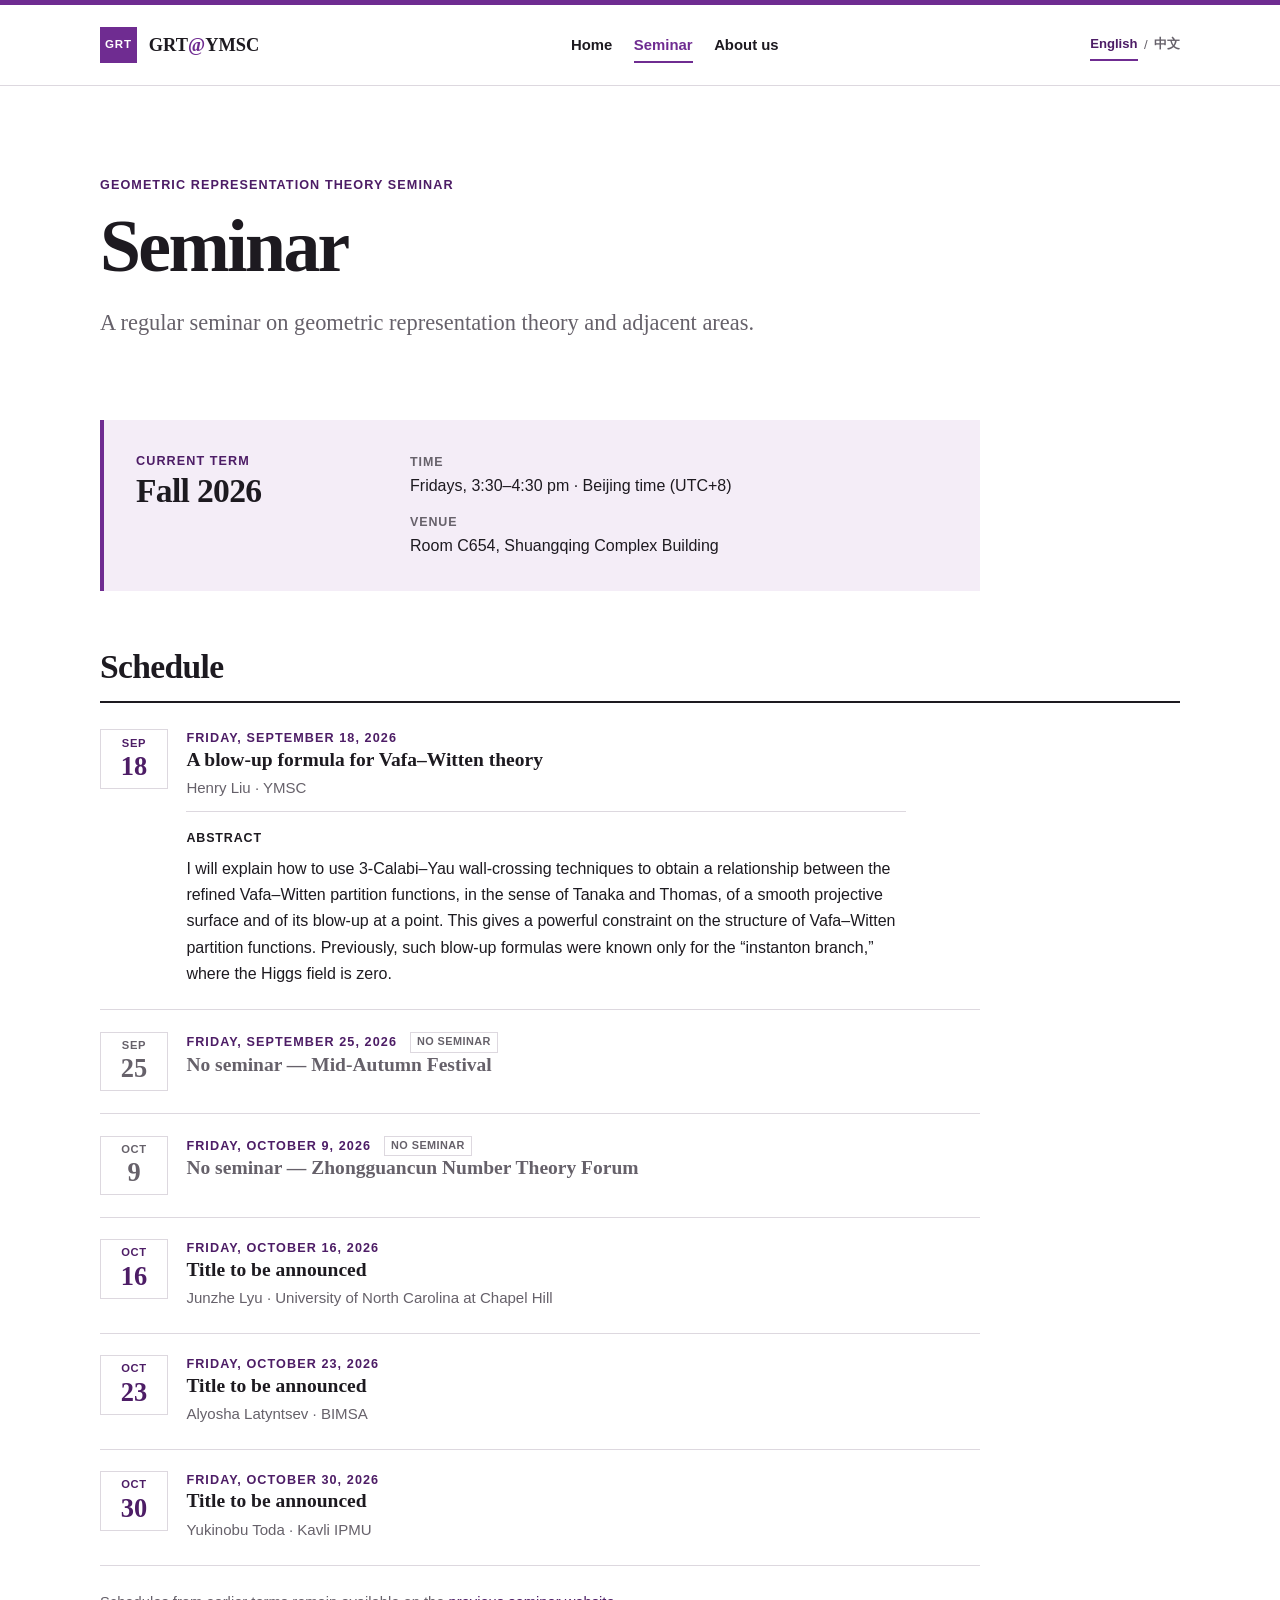
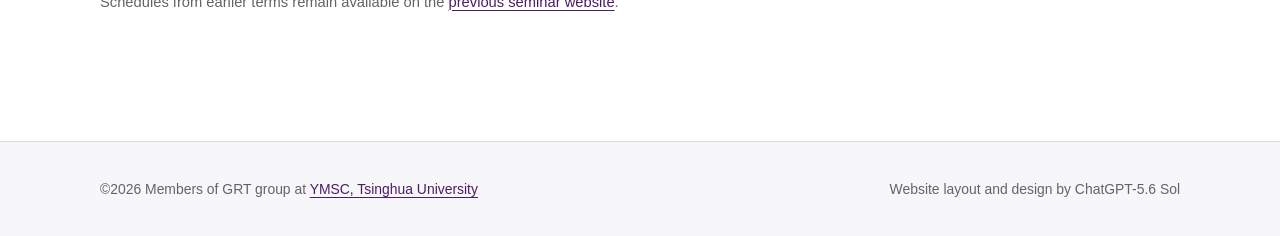
==== seminars.html @ 44fe7c45 "ChatGPT-generated website" ====
<!doctype html>
<html lang="en">
<head>
  <meta charset="utf-8">
  <meta name="viewport" content="width=device-width, initial-scale=1">
  <meta name="theme-color" content="#6f2c91">
  <title>Seminar · GRT@YMSC</title>
  <meta name="description" content="Geometric Representation Theory Seminar at YMSC, Tsinghua University.">
  <link rel="icon" href="assets/favicon.ico" sizes="32x32">
  <link rel="stylesheet" href="assets/css/style.css">
  <noscript><link rel="stylesheet" href="assets/css/noscript.css"></noscript>
  <script src="assets/js/language.js" defer></script>
  <script src="assets/js/seminars.js" defer></script>
</head>
<body data-title-en="Seminar · GRT@YMSC" data-title-zh="讨论班 · YMSC 几何表示论">
  <a class="skip-link" href="#main"><span data-lang-content="en">Skip to content</span><span data-lang-content="zh" lang="zh-CN" hidden>跳至正文</span></a>
  <header class="site-header"><div class="container header-inner">
    <a class="site-name" href="index.html"><span class="site-mark" aria-hidden="true">GRT</span><span>GRT<span class="muted-at">@</span>YMSC</span></a>
    <nav aria-label="Primary navigation / 主导航"><ul class="nav-list"><li><a href="index.html"><span data-lang-content="en">Home</span><span data-lang-content="zh" lang="zh-CN" hidden>首页</span></a></li><li><a href="seminars.html" aria-current="page"><span data-lang-content="en">Seminar</span><span data-lang-content="zh" lang="zh-CN" hidden>讨论班</span></a></li><li><a href="about.html"><span data-lang-content="en">About us</span><span data-lang-content="zh" lang="zh-CN" hidden>关于我们</span></a></li></ul></nav>
    <div class="language-switcher" role="group" aria-label="Language / 语言"><button type="button" data-lang-select="en" aria-pressed="true">English</button><span aria-hidden="true">/</span><button type="button" data-lang-select="zh" aria-pressed="false">中文</button></div>
  </div></header>

  <main id="main" class="container main-content">
    <header class="page-header"><p class="kicker"><span data-lang-content="en">Geometric Representation Theory Seminar</span><span data-lang-content="zh" lang="zh-CN" hidden>几何表示论讨论班</span></p><h1><span data-lang-content="en">Seminar</span><span data-lang-content="zh" lang="zh-CN" hidden>讨论班</span></h1><p class="lede" data-lang-content="en">A regular seminar on geometric representation theory and adjacent areas.</p><p class="lede" data-lang-content="zh" lang="zh-CN" hidden>定期举办，主题涵盖几何表示论及相关方向。</p></header>

    <section class="term-card"><div><p class="kicker"><span data-lang-content="en">Current term</span><span data-lang-content="zh" lang="zh-CN" hidden>本学期</span></p><h2><span data-lang-content="en">Fall 2026</span><span data-lang-content="zh" lang="zh-CN" hidden>2026 年秋季</span></h2></div><dl><div><dt><span data-lang-content="en">Time</span><span data-lang-content="zh" lang="zh-CN" hidden>时间</span></dt><dd><span data-lang-content="en">Fridays, 3:30–4:30 pm · Beijing time (UTC+8)</span><span data-lang-content="zh" lang="zh-CN" hidden>星期五，下午 3:30–4:30 · 北京时间（UTC+8）</span></dd></div><div><dt><span data-lang-content="en">Venue</span><span data-lang-content="zh" lang="zh-CN" hidden>地点</span></dt><dd><span data-lang-content="en">Room C654, Shuangqing Complex Building</span><span data-lang-content="zh" lang="zh-CN" hidden>双清综合楼 C654 教室</span></dd></div></dl></section>

    <section aria-labelledby="schedule-title"><div class="section-heading"><h2 id="schedule-title"><span data-lang-content="en">Schedule</span><span data-lang-content="zh" lang="zh-CN" hidden>日程</span></h2></div><div class="seminar-list" data-seminar-list="all"><noscript>
      <div class="noscript-notice"><p><strong>JavaScript is unavailable.</strong> A bilingual, text-only copy of the schedule appears below.</p><p lang="zh-CN"><strong>JavaScript 当前不可用。</strong>以下为双语纯文本日程。</p></div>
      <article class="seminar-item" id="2026-09-18-henry-liu"><div class="date-block"><span>Sep<br><span lang="zh-CN">9月</span></span><strong>18</strong></div><div class="seminar-summary"><p class="eyebrow">Friday, September 18, 2026 · <span lang="zh-CN">2026年9月18日</span></p><h3>A blow-up formula for Vafa–Witten theory<br><span lang="zh-CN">Vafa–Witten 理论的爆破公式</span></h3><p class="speaker">Henry Liu · YMSC / 丘成桐数学科学中心</p><div class="abstract"><h4>Abstract / 摘要</h4><p>I will explain how to use 3-Calabi–Yau wall-crossing techniques to obtain a relationship between the refined Vafa–Witten partition functions, in the sense of Tanaka and Thomas, of a smooth projective surface and of its blow-up at a point. This gives a powerful constraint on the structure of Vafa–Witten partition functions. Previously, such blow-up formulas were known only for the “instanton branch,” where the Higgs field is zero.</p><p lang="zh-CN">我将介绍如何利用 3-Calabi–Yau 墙穿越技术，建立光滑射影曲面及其在一点处爆破的精细 Vafa–Witten 配分函数（Tanaka–Thomas 意义下）之间的关系。这一公式对 Vafa–Witten 配分函数的结构给出了有力约束。此前，此类爆破公式仅在 Higgs 场为零的所谓“瞬子分支”上得到证明。</p></div></div></article>
      <article class="seminar-item is-cancelled" id="2026-09-25-mid-autumn-festival"><div class="date-block"><span>Sep<br><span lang="zh-CN">9月</span></span><strong>25</strong></div><div class="seminar-summary"><p class="eyebrow">Friday, September 25, 2026 · <span lang="zh-CN">2026年9月25日</span></p><h3>No seminar — Mid-Autumn Festival<br><span lang="zh-CN">中秋节暂停讨论班</span></h3></div></article>
      <article class="seminar-item is-cancelled" id="2026-10-09-number-theory-forum"><div class="date-block"><span>Oct<br><span lang="zh-CN">10月</span></span><strong>9</strong></div><div class="seminar-summary"><p class="eyebrow">Friday, October 9, 2026 · <span lang="zh-CN">2026年10月9日</span></p><h3>No seminar — Zhongguancun Number Theory Forum<br><span lang="zh-CN">中关村数论论坛期间暂停讨论班</span></h3></div></article>
      <article class="seminar-item" id="2026-10-16-junzhe-lyu"><div class="date-block"><span>Oct<br><span lang="zh-CN">10月</span></span><strong>16</strong></div><div class="seminar-summary"><p class="eyebrow">Friday, October 16, 2026 · <span lang="zh-CN">2026年10月16日</span></p><h3>Title to be announced · <span lang="zh-CN">题目待定</span></h3><p class="speaker">Junzhe Lyu · University of North Carolina at Chapel Hill / 北卡罗来纳大学教堂山分校</p></div></article>
      <article class="seminar-item" id="2026-10-23-alyosha-latyntsev"><div class="date-block"><span>Oct<br><span lang="zh-CN">10月</span></span><strong>23</strong></div><div class="seminar-summary"><p class="eyebrow">Friday, October 23, 2026 · <span lang="zh-CN">2026年10月23日</span></p><h3>Title to be announced · <span lang="zh-CN">题目待定</span></h3><p class="speaker">Alyosha Latyntsev · BIMSA</p></div></article>
      <article class="seminar-item" id="2026-10-30-yukinobu-toda"><div class="date-block"><span>Oct<br><span lang="zh-CN">10月</span></span><strong>30</strong></div><div class="seminar-summary"><p class="eyebrow">Friday, October 30, 2026 · <span lang="zh-CN">2026年10月30日</span></p><h3>Title to be announced · <span lang="zh-CN">题目待定</span></h3><p class="speaker">Yukinobu Toda · Kavli IPMU</p></div></article>
    </noscript></div><p class="archive-note" data-lang-content="en">Schedules from earlier terms remain available on the <a href="https://sites.google.com/view/grtatymsc/home">previous seminar website</a>.</p><p class="archive-note" data-lang-content="zh" lang="zh-CN" hidden>更早学期的日程仍可在<a href="https://sites.google.com/view/grtatymsc/home">原讨论班网站</a>查看。</p></section>
  </main>

  <footer class="site-footer"><div class="container footer-inner"><p>©2026 Members of GRT group at <a href="https://ymsc.tsinghua.edu.cn/en/">YMSC, Tsinghua University</a></p><p>Website layout and design by ChatGPT-5.6 Sol</p></div></footer>
</body>
</html>
---- assets/css/style.css ----
:root {
  --ink: #1d1a20;
  --muted: #66616a;
  --accent: #6f2c91;
  --accent-dark: #4d1d66;
  --accent-soft: #f4edf7;
  --line: #ddd8df;
  --surface: #f7f6f8;
  --white: #fff;
  --max-width: 1080px;
}

*, *::before, *::after { box-sizing: border-box; }

html {
  color-scheme: light;
  font-size: 100%;
}

body {
  margin: 0;
  color: var(--ink);
  background: var(--white);
  font-family: -apple-system, BlinkMacSystemFont, "Segoe UI", Roboto, Helvetica, Arial, sans-serif;
  font-size: 1rem;
  line-height: 1.65;
}

a {
  color: var(--accent-dark);
  text-decoration-thickness: 1px;
  text-underline-offset: .18em;
}

a:hover { color: var(--accent); }

a:focus-visible, button:focus-visible {
  outline: 3px solid rgba(111, 44, 145, .28);
  outline-offset: 3px;
}

h1, h2, h3 {
  margin-top: 0;
  color: var(--ink);
  font-family: Georgia, "Times New Roman", serif;
  font-weight: 600;
  line-height: 1.18;
}

h1 {
  max-width: 18ch;
  margin-bottom: 1rem;
  font-size: clamp(2.25rem, 7vw, 4.6rem);
  letter-spacing: -.035em;
}

h2 {
  margin-bottom: 1rem;
  font-size: clamp(1.55rem, 3vw, 2.1rem);
  letter-spacing: -.02em;
}

h3 {
  margin-bottom: .35rem;
  font-size: 1.22rem;
}

p { margin-top: 0; }

[data-lang-content][hidden] { display: none !important; }

.container {
  width: min(calc(100% - 2.5rem), var(--max-width));
  margin-inline: auto;
}

.skip-link {
  position: fixed;
  top: .5rem;
  left: .5rem;
  z-index: 100;
  padding: .6rem .85rem;
  color: var(--white);
  background: var(--accent-dark);
  transform: translateY(-160%);
}

.skip-link:focus { transform: translateY(0); }

.site-header {
  position: relative;
  border-top: 5px solid var(--accent);
  border-bottom: 1px solid var(--line);
  background: var(--white);
}

.header-inner {
  display: flex;
  min-height: 5rem;
  align-items: center;
  justify-content: space-between;
  gap: 1.25rem 2rem;
}

.site-name {
  display: inline-flex;
  align-items: center;
  gap: .75rem;
  color: var(--ink);
  font-family: Georgia, "Times New Roman", serif;
  font-size: 1.15rem;
  font-weight: 700;
  text-decoration: none;
  white-space: nowrap;
}

.site-mark {
  display: grid;
  width: 2.3rem;
  height: 2.3rem;
  place-items: center;
  color: var(--white);
  background: var(--accent);
  font-family: -apple-system, BlinkMacSystemFont, "Segoe UI", sans-serif;
  font-size: .72rem;
  letter-spacing: .07em;
}

.muted-at { color: var(--accent); }

.nav-list {
  display: flex;
  flex-wrap: wrap;
  justify-content: flex-end;
  gap: .25rem 1.35rem;
  margin: 0;
  padding: 0;
  list-style: none;
}

.nav-list a {
  display: inline-block;
  padding: .35rem 0;
  color: var(--ink);
  font-size: .93rem;
  font-weight: 600;
  text-decoration: none;
}

.nav-list a:hover, .nav-list a[aria-current="page"] { color: var(--accent); }
.nav-list a[aria-current="page"] { box-shadow: inset 0 -2px var(--accent); }

.language-switcher {
  display: inline-flex;
  flex: 0 0 auto;
  align-items: center;
  gap: .4rem;
  color: var(--muted);
  font-size: .82rem;
}

.language-switcher button {
  padding: .25rem 0;
  color: var(--muted);
  border: 0;
  border-bottom: 2px solid transparent;
  background: transparent;
  font: inherit;
  font-weight: 650;
  cursor: pointer;
}

.language-switcher button:hover,
.language-switcher button[aria-pressed="true"] {
  color: var(--accent-dark);
  border-bottom-color: var(--accent);
}

.main-content {
  min-height: 68vh;
  padding-top: clamp(3rem, 7vw, 6rem);
  padding-bottom: clamp(4rem, 9vw, 7rem);
}

.home-intro, .page-header {
  max-width: 850px;
  margin-bottom: clamp(2.8rem, 7vw, 5rem);
}

.kicker, .eyebrow {
  margin-bottom: .55rem;
  color: var(--accent-dark);
  font-size: .79rem;
  font-weight: 700;
  letter-spacing: .085em;
  line-height: 1.45;
  text-transform: uppercase;
}

[lang="zh-CN"].kicker,
[lang="zh-CN"] .kicker,
[lang="zh-CN"].eyebrow,
[lang="zh-CN"] .eyebrow {
  letter-spacing: .04em;
}

.lede {
  max-width: 710px;
  margin-bottom: 0;
  color: var(--muted);
  font-family: Georgia, "Times New Roman", serif;
  font-size: clamp(1.15rem, 2vw, 1.4rem);
  line-height: 1.55;
}

.section-heading {
  display: flex;
  align-items: end;
  justify-content: space-between;
  gap: 1rem;
  margin-bottom: .3rem;
  padding-bottom: .9rem;
  border-bottom: 2px solid var(--ink);
}

.section-heading h2, .section-heading p { margin-bottom: 0; }

.section-link {
  flex: 0 0 auto;
  padding-bottom: .15rem;
  font-size: .88rem;
  font-weight: 700;
  text-decoration: none;
}

.seminar-list { max-width: 880px; }

.seminar-item {
  display: grid;
  grid-template-columns: 4.25rem 1fr;
  gap: 1.15rem;
  padding: 1.35rem 0;
  border-bottom: 1px solid var(--line);
}

.date-block {
  align-self: start;
  padding: .45rem .3rem .55rem;
  color: var(--accent-dark);
  border: 1px solid var(--line);
  text-align: center;
}

.date-block span, .date-block strong { display: block; line-height: 1; }

.date-block span {
  margin-bottom: .25rem;
  font-size: .7rem;
  font-weight: 700;
  letter-spacing: .06em;
  text-transform: uppercase;
}

.date-block strong {
  font-family: Georgia, "Times New Roman", serif;
  font-size: 1.65rem;
}

.seminar-summary p { margin-bottom: 0; }
.speaker { color: var(--muted); font-size: .94rem; }

.seminar-link {
  color: inherit;
  text-decoration: none;
}

.seminar-link:hover {
  color: var(--accent-dark);
  text-decoration: underline;
  text-decoration-thickness: 1px;
  text-underline-offset: .18em;
}

.seminar-item[id] {
  scroll-margin-top: 1rem;
}

.seminar-item[id]:target {
  margin-inline: -.8rem;
  padding-inline: .8rem;
  background: var(--accent-soft);
}

.tag {
  display: inline-block;
  margin-left: .5rem;
  padding: .1rem .4rem;
  color: var(--muted);
  border: 1px solid var(--line);
  font-size: .68rem;
  letter-spacing: .04em;
}

.is-cancelled h3, .is-cancelled .date-block { color: var(--muted); }

.schedule-note, .term-card {
  border-left: 4px solid var(--accent);
  background: var(--accent-soft);
}

.schedule-note {
  display: flex;
  flex-direction: column;
  gap: .2rem;
  max-width: 880px;
  margin-top: 1.5rem;
  padding: 1.1rem 1.25rem;
  font-size: .9rem;
}

.schedule-note span { color: var(--muted); }

.term-card {
  display: grid;
  grid-template-columns: minmax(180px, .45fr) minmax(0, 1fr);
  gap: 2rem;
  max-width: 880px;
  margin-bottom: 3.5rem;
  padding: clamp(1.4rem, 4vw, 2rem);
}

.term-card h2, .term-card p, .term-card dl, .term-card dd { margin-bottom: 0; }
.term-card dl { margin-top: 0; }
.term-card dl div + div { margin-top: .8rem; }

.term-card dt {
  color: var(--muted);
  font-size: .78rem;
  font-weight: 700;
  letter-spacing: .07em;
  text-transform: uppercase;
}

.term-card dd { margin-left: 0; }

.abstract {
  grid-column: 2;
  max-width: 720px;
  margin-top: .6rem;
  padding-top: 1rem;
  border-top: 1px solid var(--line);
}

.abstract h4 {
  margin: 0 0 .45rem;
  font-size: .78rem;
  letter-spacing: .07em;
  text-transform: uppercase;
}

.abstract p { margin-bottom: 0; }

.prose { max-width: 760px; }
.prose h2 { margin-top: 2.8rem; }
.prose p, .prose ul { margin-bottom: 1.25rem; }
.prose li + li { margin-top: .45rem; }

.people-list {
  columns: 2;
  column-gap: 3rem;
  padding-left: 1.25rem;
}

.people-list li { break-inside: avoid; margin-bottom: .45rem; }

.archive-note {
  max-width: 880px;
  margin-top: 1.5rem;
  color: var(--muted);
  font-size: .92rem;
}

.noscript-notice {
  margin: 1.25rem 0;
  padding: 1rem 1.2rem;
  border-left: 4px solid var(--accent);
  background: var(--accent-soft);
  color: var(--muted);
}

.noscript-notice p { margin-bottom: .45rem; }
.noscript-notice p:last-child { margin-bottom: 0; }

noscript .abstract p + p { margin-top: .8rem; }

.site-footer {
  padding: 2.25rem 0;
  border-top: 1px solid var(--line);
  background: var(--surface);
}

.footer-inner {
  display: flex;
  justify-content: space-between;
  align-items: baseline;
  gap: 1rem 2rem;
  color: var(--muted);
  font-size: .87rem;
}

.footer-inner p { margin: 0; }

@media (max-width: 760px) {
  .header-inner {
    align-items: flex-start;
    flex-direction: column;
    padding-top: 1rem;
    padding-bottom: .8rem;
  }

  .nav-list { justify-content: flex-start; }

  .language-switcher {
    position: absolute;
    top: 1rem;
    right: 1.25rem;
  }

  .term-card { grid-template-columns: 1fr; }
  .abstract { grid-column: 1 / -1; }
  .footer-inner { align-items: flex-start; flex-direction: column; }
}

@media (max-width: 440px) {
  .container { width: min(calc(100% - 1.5rem), var(--max-width)); }
  .nav-list { column-gap: 1rem; }
  .seminar-item { grid-template-columns: 3.65rem 1fr; gap: .85rem; }
  .section-heading { align-items: flex-start; flex-direction: column; }
  .people-list { columns: 1; }
}

@media print {
  .site-header, .site-footer { display: none; }
  .main-content { padding: 0; }
  a { color: inherit; }
}
---- assets/css/noscript.css ----
/* Loaded only when JavaScript is unavailable. */
.language-switcher { display: none; }

span[data-lang-content="zh"][hidden] {
  display: inline !important;
}

:not(span)[data-lang-content="zh"][hidden] {
  display: block !important;
}

.nav-list span[data-lang-content="zh"]::before,
.site-name + span[data-lang-content="zh"]::before {
  content: " / ";
}

.lede[data-lang-content="zh"],
.prose[data-lang-content="zh"] {
  margin-top: 1rem;
}
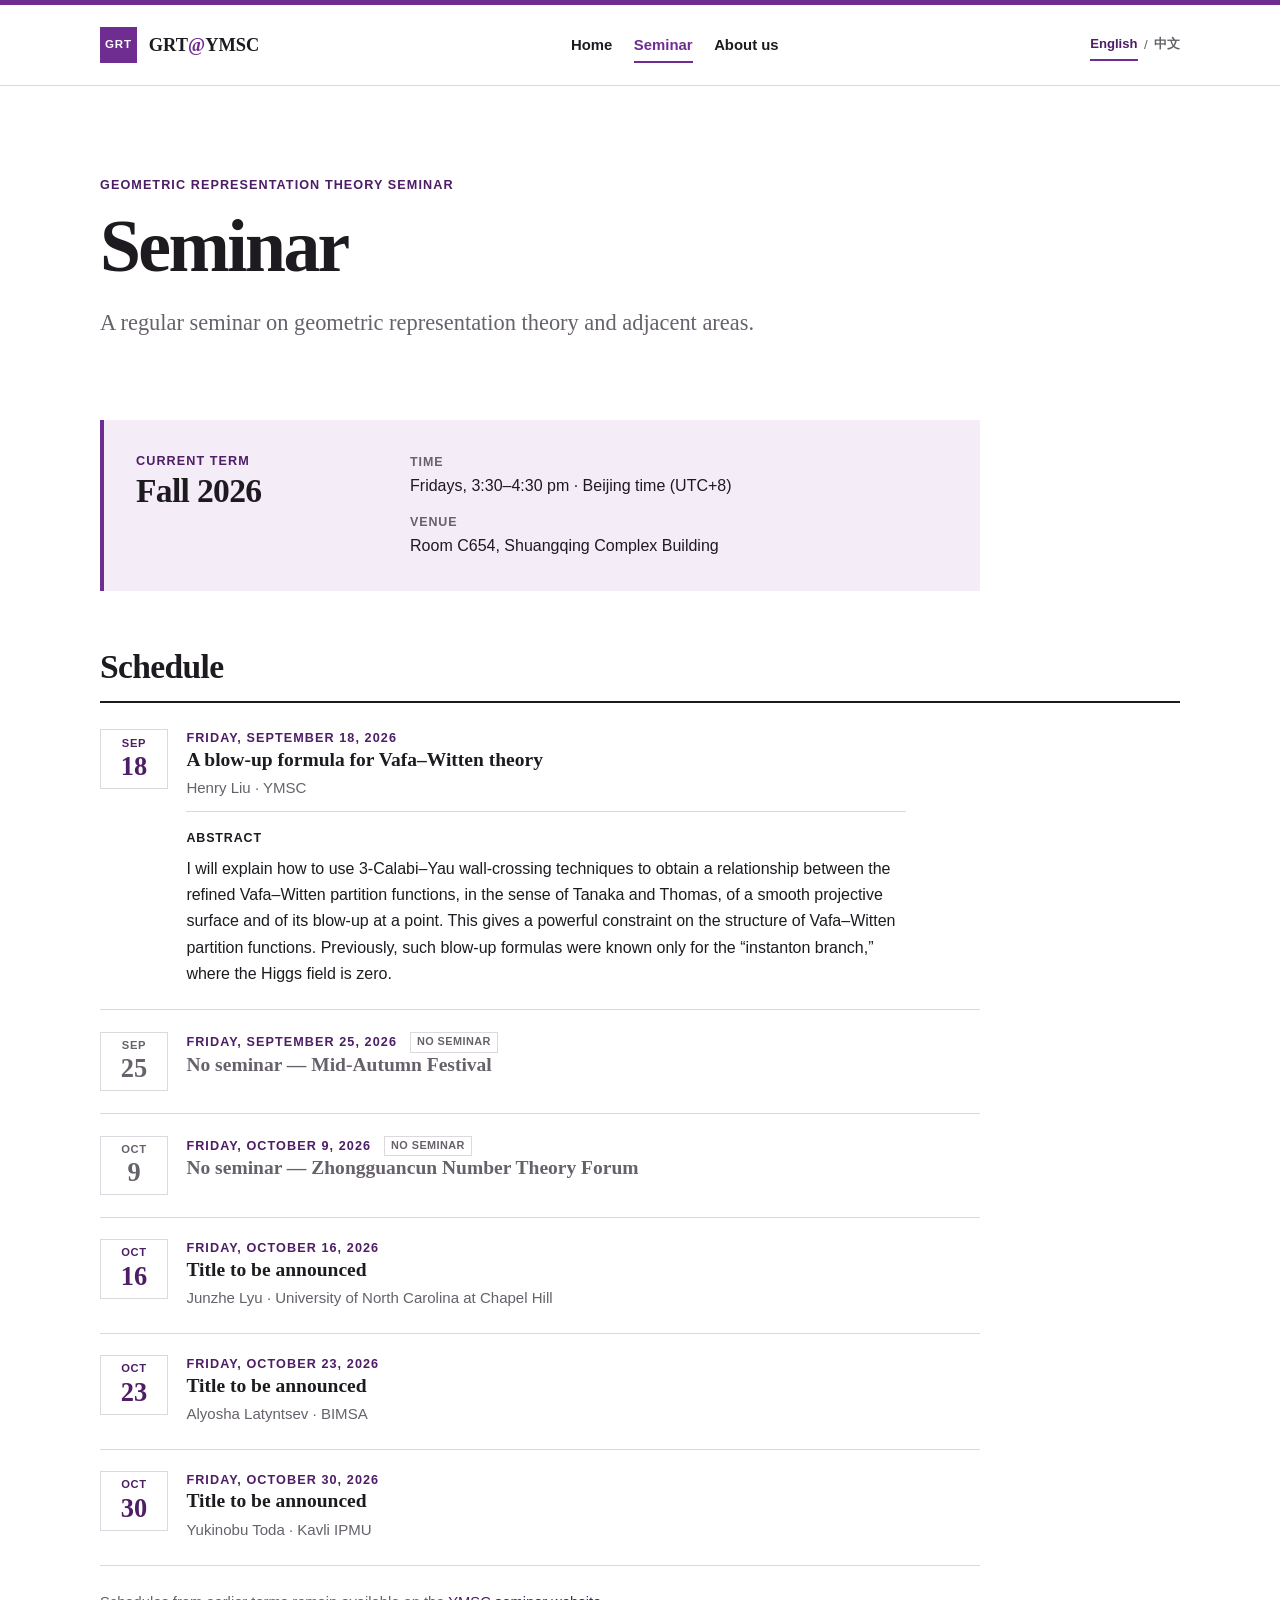
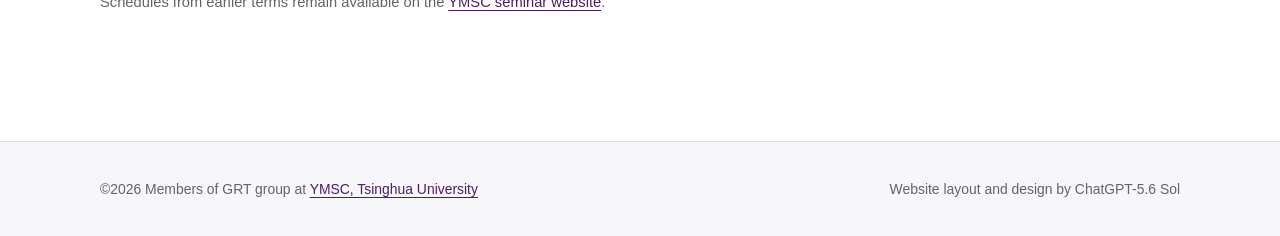
==== commit b75eacc7: "Added link to YMSC seminar page" ====
--- a/seminars.html
+++ b/seminars.html
@@ -33,7 +33,7 @@
       <article class="seminar-item" id="2026-10-16-junzhe-lyu"><div class="date-block"><span>Oct<br><span lang="zh-CN">10月</span></span><strong>16</strong></div><div class="seminar-summary"><p class="eyebrow">Friday, October 16, 2026 · <span lang="zh-CN">2026年10月16日</span></p><h3>Title to be announced · <span lang="zh-CN">题目待定</span></h3><p class="speaker">Junzhe Lyu · University of North Carolina at Chapel Hill / 北卡罗来纳大学教堂山分校</p></div></article>
       <article class="seminar-item" id="2026-10-23-alyosha-latyntsev"><div class="date-block"><span>Oct<br><span lang="zh-CN">10月</span></span><strong>23</strong></div><div class="seminar-summary"><p class="eyebrow">Friday, October 23, 2026 · <span lang="zh-CN">2026年10月23日</span></p><h3>Title to be announced · <span lang="zh-CN">题目待定</span></h3><p class="speaker">Alyosha Latyntsev · BIMSA</p></div></article>
       <article class="seminar-item" id="2026-10-30-yukinobu-toda"><div class="date-block"><span>Oct<br><span lang="zh-CN">10月</span></span><strong>30</strong></div><div class="seminar-summary"><p class="eyebrow">Friday, October 30, 2026 · <span lang="zh-CN">2026年10月30日</span></p><h3>Title to be announced · <span lang="zh-CN">题目待定</span></h3><p class="speaker">Yukinobu Toda · Kavli IPMU</p></div></article>
-    </noscript></div><p class="archive-note" data-lang-content="en">Schedules from earlier terms remain available on the <a href="https://sites.google.com/view/grtatymsc/home">previous seminar website</a>.</p><p class="archive-note" data-lang-content="zh" lang="zh-CN" hidden>更早学期的日程仍可在<a href="https://sites.google.com/view/grtatymsc/home">原讨论班网站</a>查看。</p></section>
+    </noscript></div><p class="archive-note" data-lang-content="en">Schedules from earlier terms remain available on the <a href="https://ymsc.tsinghua.edu.cn/info/1053/4890.htm">YMSC seminar website</a>.</p><p class="archive-note" data-lang-content="zh" lang="zh-CN" hidden>更早学期的日程仍可在<a href="https://ymsc.tsinghua.edu.cn/info/1053/4890.htm">原讨论班网站</a>查看。</p></section>
   </main>
 
   <footer class="site-footer"><div class="container footer-inner"><p>©2026 Members of GRT group at <a href="https://ymsc.tsinghua.edu.cn/en/">YMSC, Tsinghua University</a></p><p>Website layout and design by ChatGPT-5.6 Sol</p></div></footer>
